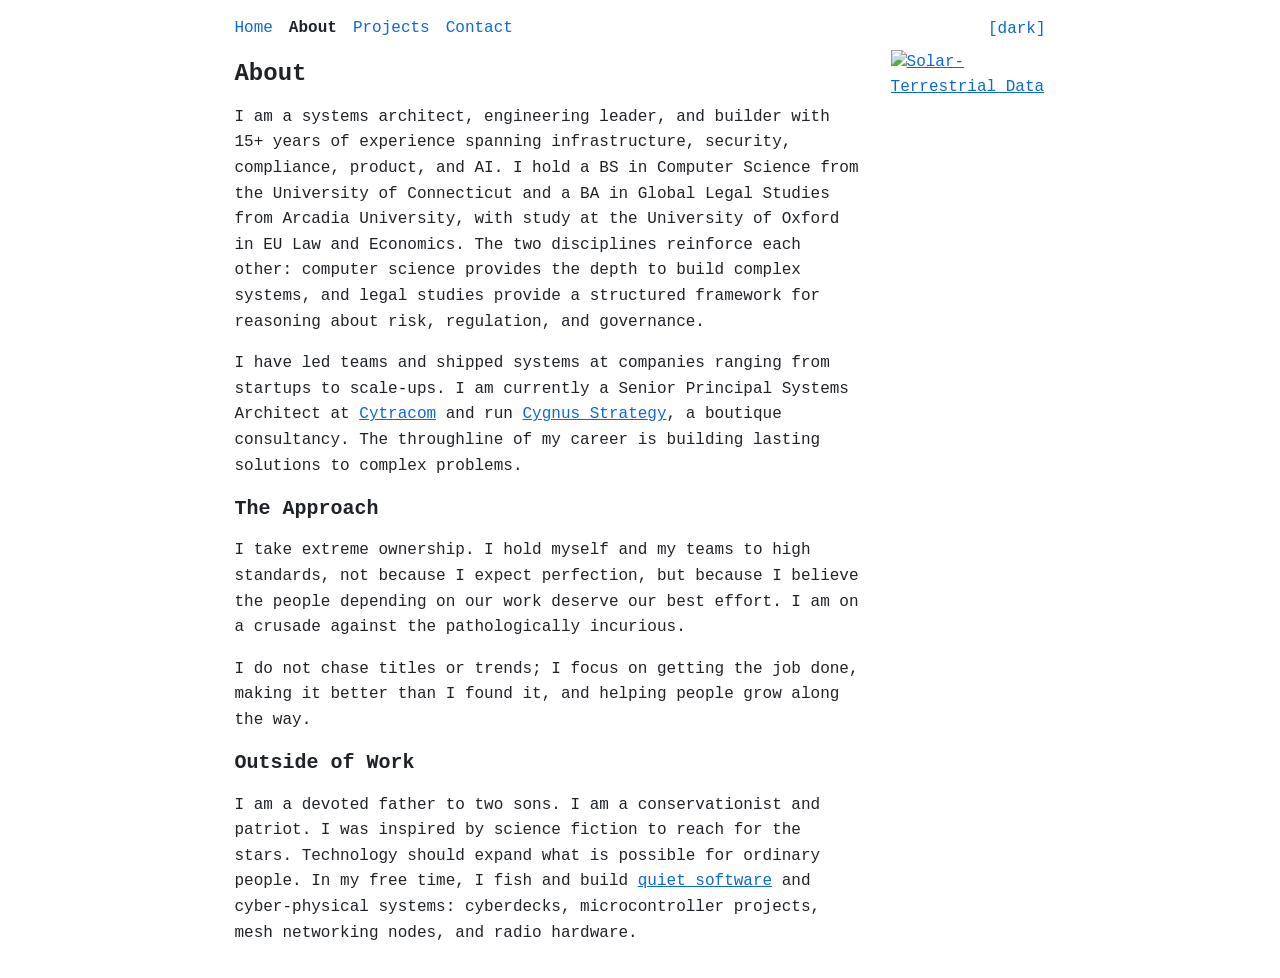
==== about.html @ cce667eb "Merge pull request #9 from pid1/move-projects-onsite Move projects portfolio from ona.pizza onto the" ====
<!doctype html>
<html lang="en">
  <head>
    <meta charset="utf-8" />
    <meta name="viewport" content="width=device-width, initial-scale=1" />
    <title>About - Jonathan Roemer</title>
    <meta
      name="description"
      content="The full story: systems architect, engineering leader, and builder with 15+ years spanning infrastructure, security, compliance, product, and AI."
    />
    <link rel="stylesheet" href="style.css" />
    <script src="theme.js" defer></script>
  </head>
  <body>
    <a href="#main" class="visually-hidden">Skip to content</a>
    <div class="page-wrapper">
      <header>
        <nav>
          <a href="index.html">Home</a>
          <a href="about.html" aria-current="page">About</a>
          <a href="projects.html">Projects</a>
          <a href="contact.html">Contact</a>
          <button
            class="theme-toggle"
            id="theme-toggle"
            onclick="toggleTheme()"
            type="button"
          >
            [dark]
          </button>
        </nav>
      </header>
      <div class="content-wrap">
        <main id="main">
          <h1>About</h1>
          <p>
            I am a systems architect, engineering leader, and builder with 15+
            years of experience spanning infrastructure, security, compliance,
            product, and AI. I hold a BS in Computer Science from the University
            of Connecticut and a BA in Global Legal Studies from Arcadia
            University, with study at the University of Oxford in EU Law and
            Economics. The two disciplines reinforce each other: computer
            science provides the depth to build complex systems, and legal
            studies provide a structured framework for reasoning about risk,
            regulation, and governance.
          </p>
          <p>
            I have led teams and shipped systems at companies ranging from
            startups to scale-ups. I am currently a Senior Principal Systems
            Architect at <a href="https://cytracom.com">Cytracom</a> and run
            <a href="https://cygnusstrategy.com">Cygnus Strategy</a>, a boutique
            consultancy. The throughline of my career is building lasting
            solutions to complex problems.
          </p>

          <h2>The Approach</h2>
          <p>
            I take extreme ownership. I hold myself and my teams to high
            standards, not because I expect perfection, but because I believe
            the people depending on our work deserve our best effort. I am on a
            crusade against the pathologically incurious.
          </p>
          <p>
            I do not chase titles or trends; I focus on getting the job done,
            making it better than I found it, and helping people grow along the
            way.
          </p>

          <h2>Outside of Work</h2>
          <p>
            I am a devoted father to two sons. I am a conservationist and
            patriot. I was inspired by science fiction to reach for the stars.
            Technology should expand what is possible for ordinary people. In my
            free time, I fish and build
            <a
              href="https://github.com/pid1/kunnandi/blob/main/articles/quiet_software.md"
              >quiet software</a
            >
            and cyber-physical systems: cyberdecks, microcontroller projects,
            mesh networking nodes, and radio hardware.
          </p>
        </main>
        <aside class="solar-widget">
          <!-- Informational link to a third party; the host redirects to HTTPS. -->
          <!-- nosemgrep: html.security.plaintext-http-link.plaintext-http-link -->
          <a href="http://www.hamqsl.com/solar.html">
            <img
              src="http://www.hamqsl.com/solarn0nbh.php"
              width="155"
              height="530"
              title="Click to add Solar-Terrestrial Data to your website!"
              alt="Solar-Terrestrial Data"
            />
          </a>
        </aside>
      </div>
    </div>
  </body>
</html>
---- style.css ----
/* === Reset / Base === */

*,
*::before,
*::after {
  box-sizing: border-box;
}

body {
  margin: 0;
  padding: 0;
}

html {
  scroll-behavior: smooth;
}

/* === Font Face === */

@font-face {
  font-family: "Atkinson Hyperlegible Mono";
  font-style: normal;
  font-weight: 400;
  font-display: swap;
  src: url(fonts/AtkinsonHyperlegibleMono-Regular.woff2) format("woff2");
}

@font-face {
  font-family: "Atkinson Hyperlegible Mono";
  font-style: normal;
  font-weight: 700;
  font-display: swap;
  src: url(fonts/AtkinsonHyperlegibleMono-Bold.woff2) format("woff2");
}

/* === Color Scheme: Light (default) === */

:root {
  --bg: #ffffff;
  --text: #1f2328;
  --accent: #0969da;
  --accent-hover: #218bff;
  --muted: #6e7781;
  --secondary: #57606a;
  --border: #d0d7de;
  --code-bg: #f6f8fa;
  --red: #cf222e;
  --green: #116329;
  --yellow: #4d2d00;
  --magenta: #8250df;
  --cyan: #1b7c83;
}

/* === Color Scheme: Dark (auto) === */

@media (prefers-color-scheme: dark) {
  :root {
    --bg: #30363d;
    --text: #e6edf3;
    --accent: #58a6ff;
    --accent-hover: #79c0ff;
    --muted: #b1bac4;
    --secondary: #6e7681;
    --border: #484f58;
    --code-bg: #484f58;
    --red: #ff7b72;
    --green: #3fb950;
    --yellow: #d29922;
    --magenta: #bc8cff;
    --cyan: #39c5cf;
  }
}

/* === Manual Theme Overrides === */

html[data-theme="light"] {
  --bg: #ffffff;
  --text: #1f2328;
  --accent: #0969da;
  --accent-hover: #218bff;
  --muted: #6e7781;
  --secondary: #57606a;
  --border: #d0d7de;
  --code-bg: #f6f8fa;
  --red: #cf222e;
  --green: #116329;
  --yellow: #4d2d00;
  --magenta: #8250df;
  --cyan: #1b7c83;
}

html[data-theme="dark"] {
  --bg: #30363d;
  --text: #e6edf3;
  --accent: #58a6ff;
  --accent-hover: #79c0ff;
  --muted: #b1bac4;
  --secondary: #6e7681;
  --border: #484f58;
  --code-bg: #484f58;
  --red: #ff7b72;
  --green: #3fb950;
  --yellow: #d29922;
  --magenta: #bc8cff;
  --cyan: #39c5cf;
}

/* === Layout === */

body {
  font-family: "Atkinson Hyperlegible Mono", monospace;
  color: var(--text);
  background: var(--bg);
  line-height: 1.6;
}

.page-wrapper {
  width: max-content;
  max-width: 95vw;
  margin: 0 auto;
  padding: 0 1rem;
}

.content-wrap {
  display: flex;
  gap: 2rem;
  align-items: flex-start;
}

main {
  width: 65ch;
  flex-shrink: 0;
  padding: 1rem 0;
}

.solar-widget {
  display: flex;
  justify-content: center;
  padding: 0.5rem 0 1rem;
  /* Reserve the column so the page does not reflow when the image arrives. */
  flex: 0 0 155px;
}

.solar-widget img {
  display: block;
  width: 155px;
  height: auto;
  aspect-ratio: 155 / 530;
  max-width: 100%;
}

/* === Typography === */

h1,
h2,
h3 {
  font-weight: 700;
  line-height: 1.3;
}

h1 {
  font-size: 1.5rem;
  margin-top: 0;
}

h2 {
  font-size: 1.25rem;
}

h3 {
  font-size: 1.1rem;
}

a {
  color: var(--accent);
}

a:hover,
a:focus {
  color: var(--accent-hover);
}

p {
  margin: 1rem 0;
}

/* === Navigation === */

header {
  padding: 1rem 0 0;
}

nav {
  display: flex;
  flex-wrap: wrap;
  align-items: center;
  gap: 1rem;
}

nav a {
  text-decoration: none;
}

nav a:hover,
nav a:focus {
  text-decoration: underline;
}

nav a[aria-current="page"] {
  font-weight: 700;
  text-decoration: none;
  color: var(--text);
}

.theme-toggle {
  background: none;
  border: none;
  color: var(--accent);
  font-family: inherit;
  font-size: inherit;
  cursor: pointer;
  padding: 0;
  margin-left: auto;
}

.theme-toggle:hover,
.theme-toggle:focus {
  color: var(--accent-hover);
}

/* === Content Elements === */

hr {
  border: none;
  border-top: 1px solid var(--border);
  margin: 2rem 0;
}

blockquote {
  border-left: 3px solid var(--border);
  margin: 1rem 0;
  padding: 0.25rem 1rem;
  color: var(--secondary);
}

code {
  background: var(--code-bg);
  padding: 0.15rem 0.3rem;
  font-family: inherit;
  font-size: 0.95em;
}

/* === EchoLink node tooltip === */

.leet-node {
  position: relative;
}

.leet-node::after {
  content: "For l33t :D";
  position: absolute;
  left: 50%;
  bottom: calc(100% + 0.45rem);
  transform: translateX(-50%);
  background: var(--code-bg);
  border: 1px solid var(--border);
  color: var(--text);
  font-size: 0.75rem;
  line-height: 1.4;
  padding: 0.05rem 0.4rem;
  white-space: nowrap;
  z-index: 1;
}

.leet-node::before,
.leet-node::after {
  opacity: 0;
  visibility: hidden;
  transition:
    opacity 0.1s ease-out,
    visibility 0.1s;
}

.leet-node:hover::before,
.leet-node:hover::after {
  opacity: 1;
  visibility: visible;
}

.leet-node::before {
  content: "";
  position: absolute;
  left: 50%;
  bottom: calc(100% + 0.1rem);
  transform: translateX(-50%);
  border: 0.35rem solid transparent;
  border-bottom-width: 0;
  border-top-color: var(--border);
  z-index: 1;
}

/* === Work Highlights === */

article {
  margin: 2rem 0;
}

article h2 {
  margin-bottom: 0.5rem;
}

article p {
  margin: 0.5rem 0;
}

/* === Projects === */

.project-status {
  color: var(--muted);
  font-weight: 400;
  font-size: 0.875rem;
}

/* === Footer === */

footer {
  padding: 1rem 0;
  color: var(--muted);
  font-size: 0.875rem;
}

footer hr {
  margin: 1.5rem 0 1rem;
}

/* === Utility === */

.visually-hidden {
  position: absolute;
  width: 1px;
  height: 1px;
  padding: 0;
  margin: -1px;
  overflow: hidden;
  clip: rect(0, 0, 0, 0);
  white-space: nowrap;
  border: 0;
}

/* === Print === */

@media print {
  body {
    color: #000;
    background: #fff;
  }

  a {
    color: #000;
    text-decoration: underline;
  }

  nav,
  .theme-toggle {
    display: none;
  }

  .leet-node::before,
  .leet-node::after {
    display: none;
  }
}

/* === Responsive === */

@media (max-width: 768px) {
  h1 {
    font-size: 1.3rem;
  }

  h2 {
    font-size: 1.15rem;
  }

  .page-wrapper {
    width: auto;
    max-width: 100%;
  }

  .content-wrap {
    display: block;
  }

  main {
    width: auto;
    padding: 0.75rem 0;
  }

  header {
    padding: 0.75rem 0 0;
  }

  footer {
    padding: 0.75rem 0;
  }
}
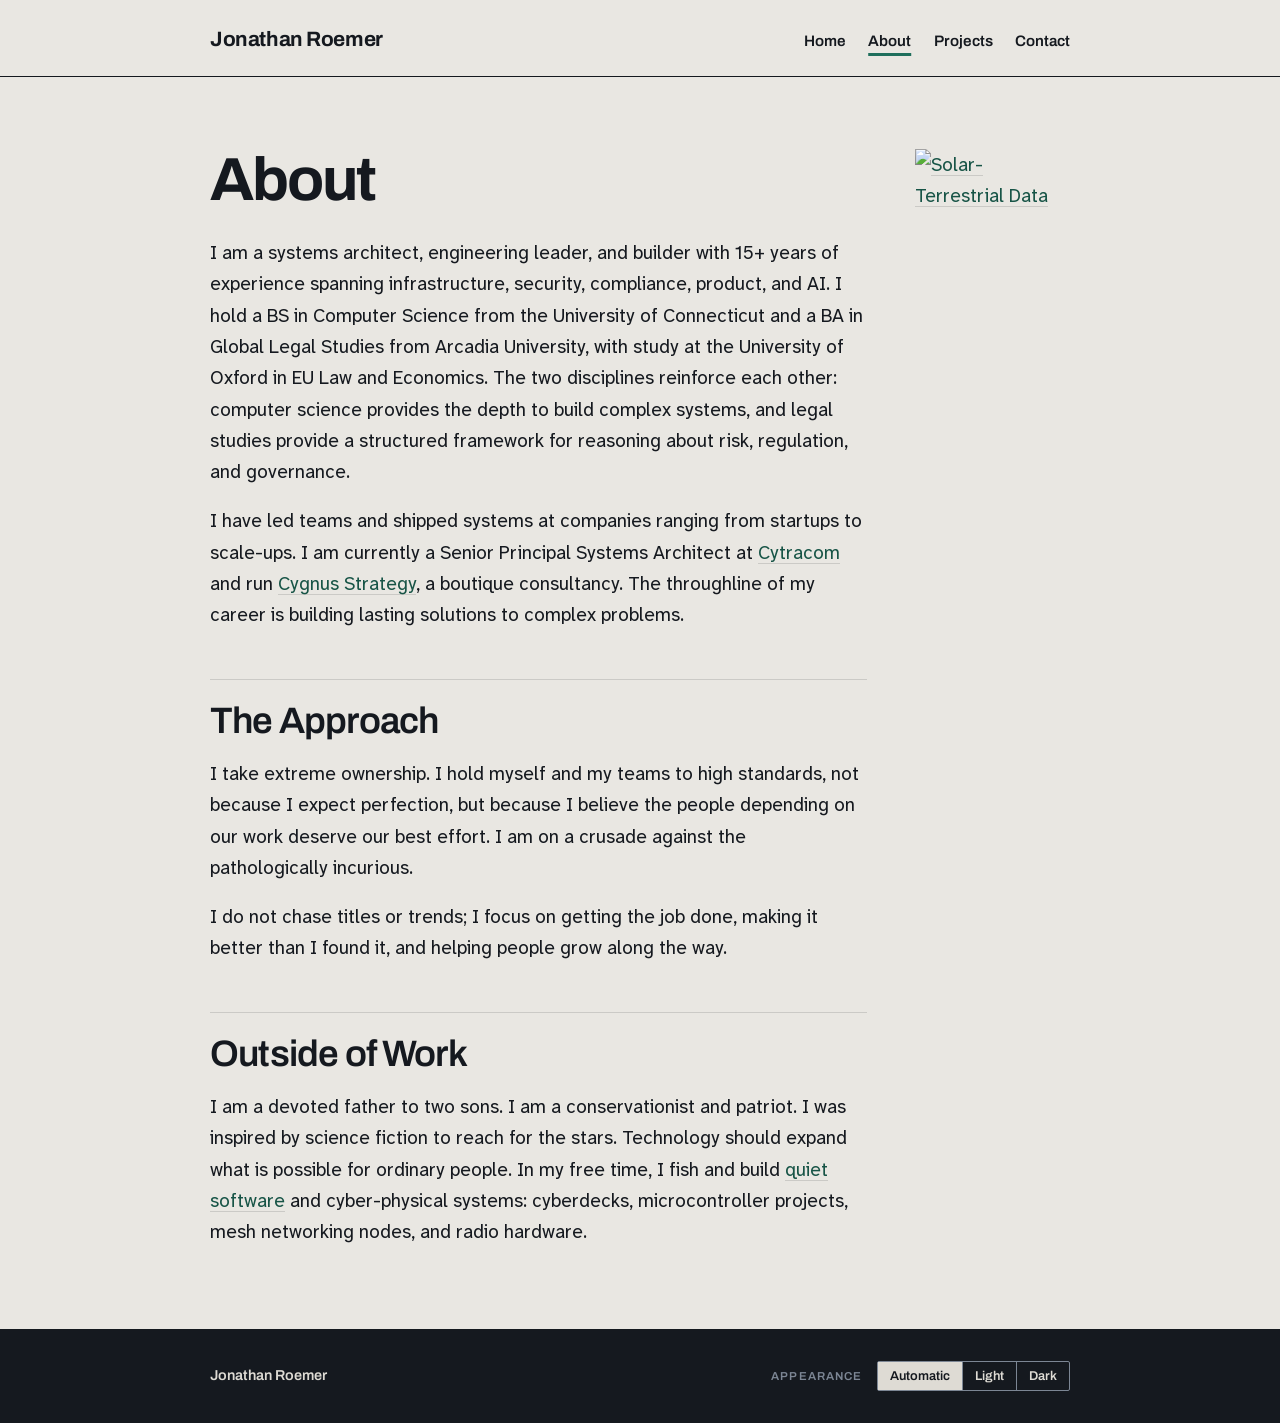
==== commit 489c997a: "Redesign the site on the Cygnus Strategy design system Stone ground, ink structure and verdigris sig" ====
--- a/about.html
+++ b/about.html
@@ -8,92 +8,121 @@
       name="description"
       content="The full story: systems architect, engineering leader, and builder with 15+ years spanning infrastructure, security, compliance, product, and AI."
     />
+    <link rel="canonical" href="https://pid1.space/about" />
+    <meta property="og:type" content="website" />
+    <meta property="og:site_name" content="Jonathan Roemer" />
+    <meta property="og:title" content="About - Jonathan Roemer" />
+    <meta property="og:description" content="The full story: systems architect, engineering leader, and builder with 15+ years spanning infrastructure, security, compliance, product, and AI." />
+    <meta property="og:url" content="https://pid1.space/about" />
+    <meta name="twitter:card" content="summary" />
+    <meta name="color-scheme" content="light dark" />
+    <script>try{var t=localStorage.getItem("theme");if(t==="light"||t==="dark")document.documentElement.setAttribute("data-theme",t)}catch(e){}</script>
+    <link rel="preload" href="fonts/AtkinsonHyperlegibleNext-Variable.woff2" as="font" type="font/woff2" crossorigin />
+    <link rel="preload" href="fonts/Archivo-500-700.woff2" as="font" type="font/woff2" crossorigin />
     <link rel="stylesheet" href="style.css" />
     <script src="theme.js" defer></script>
+    <script type="speculationrules">
+      { "prerender": [{ "where": { "href_matches": "/*" }, "eagerness": "moderate" }] }
+    </script>
   </head>
   <body>
     <a href="#main" class="visually-hidden">Skip to content</a>
-    <div class="page-wrapper">
-      <header>
-        <nav>
-          <a href="index.html">Home</a>
-          <a href="about.html" aria-current="page">About</a>
-          <a href="projects.html">Projects</a>
-          <a href="contact.html">Contact</a>
-          <button
-            class="theme-toggle"
-            id="theme-toggle"
-            onclick="toggleTheme()"
-            type="button"
+    <header class="masthead">
+      <div class="wrap masthead-inner">
+        <a class="masthead-name" href="/">Jonathan Roemer</a>
+        <nav aria-label="Main">
+          <a href="/">Home</a>
+          <a href="/about" aria-current="page">About</a>
+          <a href="/projects">Projects</a>
+          <a href="/contact">Contact</a>
+        </nav>
+      </div>
+    </header>
+    <div class="wrap content-wrap">
+      <main id="main">
+        <h1>About</h1>
+        <p>
+          I am a systems architect, engineering leader, and builder with 15+
+          years of experience spanning infrastructure, security, compliance,
+          product, and AI. I hold a BS in Computer Science from the University
+          of Connecticut and a BA in Global Legal Studies from Arcadia
+          University, with study at the University of Oxford in EU Law and
+          Economics. The two disciplines reinforce each other: computer
+          science provides the depth to build complex systems, and legal
+          studies provide a structured framework for reasoning about risk,
+          regulation, and governance.
+        </p>
+        <p>
+          I have led teams and shipped systems at companies ranging from
+          startups to scale-ups. I am currently a Senior Principal Systems
+          Architect at <a href="https://cytracom.com">Cytracom</a> and run
+          <a href="https://cygnusstrategy.com">Cygnus Strategy</a>, a boutique
+          consultancy. The throughline of my career is building lasting
+          solutions to complex problems.
+        </p>
+
+        <h2>The Approach</h2>
+        <p>
+          I take extreme ownership. I hold myself and my teams to high
+          standards, not because I expect perfection, but because I believe
+          the people depending on our work deserve our best effort. I am on a
+          crusade against the pathologically incurious.
+        </p>
+        <p>
+          I do not chase titles or trends; I focus on getting the job done,
+          making it better than I found it, and helping people grow along the
+          way.
+        </p>
+
+        <h2>Outside of Work</h2>
+        <p>
+          I am a devoted father to two sons. I am a conservationist and
+          patriot. I was inspired by science fiction to reach for the stars.
+          Technology should expand what is possible for ordinary people. In my
+          free time, I fish and build
+          <a
+            href="https://github.com/pid1/kunnandi/blob/main/articles/quiet_software.md"
+            >quiet software</a
           >
-            [dark]
-          </button>
-        </nav>
-      </header>
-      <div class="content-wrap">
-        <main id="main">
-          <h1>About</h1>
-          <p>
-            I am a systems architect, engineering leader, and builder with 15+
-            years of experience spanning infrastructure, security, compliance,
-            product, and AI. I hold a BS in Computer Science from the University
-            of Connecticut and a BA in Global Legal Studies from Arcadia
-            University, with study at the University of Oxford in EU Law and
-            Economics. The two disciplines reinforce each other: computer
-            science provides the depth to build complex systems, and legal
-            studies provide a structured framework for reasoning about risk,
-            regulation, and governance.
-          </p>
-          <p>
-            I have led teams and shipped systems at companies ranging from
-            startups to scale-ups. I am currently a Senior Principal Systems
-            Architect at <a href="https://cytracom.com">Cytracom</a> and run
-            <a href="https://cygnusstrategy.com">Cygnus Strategy</a>, a boutique
-            consultancy. The throughline of my career is building lasting
-            solutions to complex problems.
-          </p>
-
-          <h2>The Approach</h2>
-          <p>
-            I take extreme ownership. I hold myself and my teams to high
-            standards, not because I expect perfection, but because I believe
-            the people depending on our work deserve our best effort. I am on a
-            crusade against the pathologically incurious.
-          </p>
-          <p>
-            I do not chase titles or trends; I focus on getting the job done,
-            making it better than I found it, and helping people grow along the
-            way.
-          </p>
-
-          <h2>Outside of Work</h2>
-          <p>
-            I am a devoted father to two sons. I am a conservationist and
-            patriot. I was inspired by science fiction to reach for the stars.
-            Technology should expand what is possible for ordinary people. In my
-            free time, I fish and build
-            <a
-              href="https://github.com/pid1/kunnandi/blob/main/articles/quiet_software.md"
-              >quiet software</a
-            >
-            and cyber-physical systems: cyberdecks, microcontroller projects,
-            mesh networking nodes, and radio hardware.
-          </p>
-        </main>
-        <aside class="solar-widget">
-          <!-- Informational link to a third party; the host redirects to HTTPS. -->
-          <!-- nosemgrep: html.security.plaintext-http-link.plaintext-http-link -->
-          <a href="http://www.hamqsl.com/solar.html">
-            <img
-              src="http://www.hamqsl.com/solarn0nbh.php"
-              width="155"
-              height="530"
-              title="Click to add Solar-Terrestrial Data to your website!"
-              alt="Solar-Terrestrial Data"
-            />
-          </a>
-        </aside>
+          and cyber-physical systems: cyberdecks, microcontroller projects,
+          mesh networking nodes, and radio hardware.
+        </p>
+      </main>
+      <aside class="solar-widget">
+        <!-- Informational link to a third party; the host redirects to HTTPS. -->
+        <!-- nosemgrep: html.security.plaintext-http-link.plaintext-http-link -->
+        <a href="http://www.hamqsl.com/solar.html">
+          <img
+            src="http://www.hamqsl.com/solarn0nbh.php"
+            width="155"
+            height="530"
+            title="Click to add Solar-Terrestrial Data to your website!"
+            alt="Solar-Terrestrial Data"
+          />
+        </a>
+      </aside>
+    </div>
+    <footer class="site-footer">
+      <div class="wrap footer-inner">
+        <p class="footer-name">Jonathan Roemer</p>
+        <fieldset class="appearance" id="appearance" hidden>
+          <legend>Appearance</legend>
+          <div class="appearance-options">
+            <label><input type="radio" name="appearance" value="auto" checked /><span>Automatic</span></label>
+            <label><input type="radio" name="appearance" value="light" /><span>Light</span></label>
+            <label><input type="radio" name="appearance" value="dark" /><span>Dark</span></label>
+          </div>
+        </fieldset>
       </div>
-    </div>
+    </footer>
+    <script src="https://storage.ko-fi.com/cdn/scripts/overlay-widget.js"></script>
+    <script>
+      kofiWidgetOverlay.draw('pid1', {
+        'type': 'floating-chat',
+        'floating-chat.donateButton.text': 'Support me',
+        'floating-chat.donateButton.background-color': '#f45d22',
+        'floating-chat.donateButton.text-color': '#fff'
+      });
+    </script>
   </body>
 </html>
--- a/style.css
+++ b/style.css
@@ -1,3 +1,97 @@
+/* pid1.space, on the Cygnus Strategy design system: stone ground, ink
+   structure, verdigris signal, the ruled stack. */
+
+/* === Fonts (self-hosted Latin subsets, OFL-1.1) === */
+
+@font-face {
+  font-family: "Archivo";
+  font-style: normal;
+  font-weight: 500 700;
+  font-display: swap;
+  src: url(fonts/Archivo-500-700.woff2) format("woff2");
+}
+
+@font-face {
+  font-family: "Atkinson Hyperlegible Next";
+  font-style: normal;
+  font-weight: 200 800;
+  font-display: swap;
+  src: url(fonts/AtkinsonHyperlegibleNext-Variable.woff2) format("woff2");
+}
+
+@font-face {
+  font-family: "Atkinson Hyperlegible Mono";
+  font-style: normal;
+  font-weight: 200 800;
+  font-display: swap;
+  src: url(fonts/AtkinsonHyperlegibleMono-Variable.woff2) format("woff2");
+}
+
+/* === Tokens: Light (default) === */
+
+:root {
+  color-scheme: light;
+  --stone: #e9e7e2;
+  --paper: #f6f5f2;
+  --ink: #15191f;
+  --slate: #5a6472;
+  --verdigris: #1f6f5c;
+  --verdigris-deep: #175446;
+  --amber: #8a5a12;
+  --rule: rgba(21, 25, 31, 0.14);
+  --rule-soft: rgba(21, 25, 31, 0.08);
+  --band: #15191f;
+  --stone-deep: #dedbd4;
+  --slate-soft: #7c8694;
+  /* The footer band is dark in both themes, so its focus ring uses the
+     light-on-dark verdigris. */
+  --verdigris-on-band: #4fb39a;
+
+  --font-display: "Archivo", system-ui, sans-serif;
+  --font-text: "Atkinson Hyperlegible Next", system-ui, sans-serif;
+  --font-mono: "Atkinson Hyperlegible Mono", ui-monospace, monospace;
+
+  --gutter: clamp(1.25rem, 5vw, 3.5rem);
+  --column: 860px;
+  --ease: cubic-bezier(0.2, 0.7, 0.3, 1);
+}
+
+/* === Tokens: Dark (follows the OS unless Light is chosen) === */
+
+@media (prefers-color-scheme: dark) {
+  :root:not([data-theme="light"]) {
+    color-scheme: dark;
+    --stone: #14181d;
+    --paper: #1c2128;
+    --ink: #ebe9e4;
+    --slate: #a3adb9;
+    --verdigris: #4fb39a;
+    --verdigris-deep: #7fd3bb;
+    --amber: #e2ab52;
+    --rule: rgba(235, 233, 228, 0.16);
+    --rule-soft: rgba(235, 233, 228, 0.08);
+    --band: #0c0f13;
+    --stone-deep: #d8d5cd;
+    --slate-soft: #8b95a3;
+  }
+}
+
+:root[data-theme="dark"] {
+  color-scheme: dark;
+  --stone: #14181d;
+  --paper: #1c2128;
+  --ink: #ebe9e4;
+  --slate: #a3adb9;
+  --verdigris: #4fb39a;
+  --verdigris-deep: #7fd3bb;
+  --amber: #e2ab52;
+  --rule: rgba(235, 233, 228, 0.16);
+  --rule-soft: rgba(235, 233, 228, 0.08);
+  --band: #0c0f13;
+  --stone-deep: #d8d5cd;
+  --slate-soft: #8b95a3;
+}
+
 /* === Reset / Base === */
 
 *,
@@ -6,139 +100,245 @@
   box-sizing: border-box;
 }
 
+html {
+  scroll-behavior: smooth;
+  -webkit-text-size-adjust: 100%;
+  text-size-adjust: 100%;
+}
+
+/* Cross-fade between pages on same-origin navigation. Browsers without
+   support simply navigate normally. */
+@view-transition {
+  navigation: auto;
+}
+
 body {
   margin: 0;
-  padding: 0;
-}
-
-html {
-  scroll-behavior: smooth;
-}
-
-/* === Font Face === */
-
-@font-face {
-  font-family: "Atkinson Hyperlegible Mono";
-  font-style: normal;
-  font-weight: 400;
-  font-display: swap;
-  src: url(fonts/AtkinsonHyperlegibleMono-Regular.woff2) format("woff2");
-}
-
-@font-face {
-  font-family: "Atkinson Hyperlegible Mono";
-  font-style: normal;
+  min-height: 100vh;
+  display: flex;
+  flex-direction: column;
+  background: var(--stone);
+  color: var(--ink);
+  font-family: var(--font-text);
+  font-size: 1.1875rem; /* 19px */
+  line-height: 1.65;
+  overflow-wrap: break-word;
+}
+
+.wrap {
+  width: 100%;
+  max-width: calc(var(--column) + 2 * var(--gutter));
+  margin-inline: auto;
+  padding-inline: var(--gutter);
+}
+
+:focus-visible {
+  outline: 2.5px solid var(--verdigris);
+  outline-offset: 3px;
+}
+
+::selection {
+  background: var(--verdigris);
+  color: var(--stone);
+}
+
+/* === Typography === */
+
+h1,
+h2,
+h3 {
+  font-family: var(--font-display);
+  color: var(--ink);
+  text-wrap: balance;
+}
+
+h1 {
+  font-size: clamp(2.2rem, 6vw, 3.8rem);
   font-weight: 700;
-  font-display: swap;
-  src: url(fonts/AtkinsonHyperlegibleMono-Bold.woff2) format("woff2");
-}
-
-/* === Color Scheme: Light (default) === */
-
-:root {
-  --bg: #ffffff;
-  --text: #1f2328;
-  --accent: #0969da;
-  --accent-hover: #218bff;
-  --muted: #6e7781;
-  --secondary: #57606a;
-  --border: #d0d7de;
-  --code-bg: #f6f8fa;
-  --red: #cf222e;
-  --green: #116329;
-  --yellow: #4d2d00;
-  --magenta: #8250df;
-  --cyan: #1b7c83;
-}
-
-/* === Color Scheme: Dark (auto) === */
-
-@media (prefers-color-scheme: dark) {
-  :root {
-    --bg: #30363d;
-    --text: #e6edf3;
-    --accent: #58a6ff;
-    --accent-hover: #79c0ff;
-    --muted: #b1bac4;
-    --secondary: #6e7681;
-    --border: #484f58;
-    --code-bg: #484f58;
-    --red: #ff7b72;
-    --green: #3fb950;
-    --yellow: #d29922;
-    --magenta: #bc8cff;
-    --cyan: #39c5cf;
-  }
-}
-
-/* === Manual Theme Overrides === */
-
-html[data-theme="light"] {
-  --bg: #ffffff;
-  --text: #1f2328;
-  --accent: #0969da;
-  --accent-hover: #218bff;
-  --muted: #6e7781;
-  --secondary: #57606a;
-  --border: #d0d7de;
-  --code-bg: #f6f8fa;
-  --red: #cf222e;
-  --green: #116329;
-  --yellow: #4d2d00;
-  --magenta: #8250df;
-  --cyan: #1b7c83;
-}
-
-html[data-theme="dark"] {
-  --bg: #30363d;
-  --text: #e6edf3;
-  --accent: #58a6ff;
-  --accent-hover: #79c0ff;
-  --muted: #b1bac4;
-  --secondary: #6e7681;
-  --border: #484f58;
-  --code-bg: #484f58;
-  --red: #ff7b72;
-  --green: #3fb950;
-  --yellow: #d29922;
-  --magenta: #bc8cff;
-  --cyan: #39c5cf;
-}
-
-/* === Layout === */
-
-body {
-  font-family: "Atkinson Hyperlegible Mono", monospace;
-  color: var(--text);
-  background: var(--bg);
-  line-height: 1.6;
-}
-
-.page-wrapper {
-  width: max-content;
-  max-width: 95vw;
-  margin: 0 auto;
-  padding: 0 1rem;
-}
+  letter-spacing: -0.035em;
+  line-height: 1.05;
+  margin: 0 0 1.5rem;
+}
+
+h2 {
+  font-size: clamp(1.6rem, 3.4vw, 2.3rem);
+  font-weight: 600;
+  letter-spacing: -0.022em;
+  line-height: 1.15;
+  margin: 3rem 0 1rem;
+}
+
+h3 {
+  font-size: 1.2rem;
+  font-weight: 600;
+  letter-spacing: -0.01em;
+  line-height: 1.3;
+  margin: 0;
+}
+
+p {
+  margin: 0 0 1.1rem;
+  text-wrap: pretty;
+}
+
+main p,
+main li {
+  max-width: 66ch;
+}
+
+.standfirst {
+  font-size: 1.3rem;
+  line-height: 1.45;
+  color: var(--slate);
+  margin-bottom: 2rem;
+}
+
+a {
+  color: var(--verdigris-deep);
+  text-decoration-line: underline;
+  text-decoration-thickness: 1px;
+  text-decoration-color: var(--rule);
+  text-underline-offset: 0.2em;
+}
+
+a:hover {
+  text-decoration-color: var(--verdigris);
+  text-decoration-thickness: 2px;
+  transition:
+    text-decoration-color 180ms var(--ease),
+    color 180ms var(--ease);
+}
+
+ul {
+  margin: 0 0 1.25rem;
+  padding-left: 1.25rem;
+}
+
+li {
+  margin: 0.35rem 0;
+}
+
+li::marker {
+  color: var(--slate);
+}
+
+code {
+  font-family: var(--font-mono);
+  font-size: 0.88em;
+  background: var(--paper);
+  border: 1px solid var(--rule-soft);
+  border-radius: 2px;
+  padding: 0.05em 0.3em;
+}
+
+hr {
+  border: none;
+  border-top: 1px solid var(--rule);
+  margin: 2.5rem 0;
+}
+
+blockquote {
+  margin: 1.5rem 0;
+  padding: 0.25rem 0 0.25rem 1.25rem;
+  border-left: 3px solid var(--verdigris);
+}
+
+.label-caps {
+  font-family: var(--font-display);
+  font-weight: 600;
+  font-size: 0.72rem;
+  letter-spacing: 0.1em;
+  text-transform: uppercase;
+  color: var(--slate);
+}
+
+/* === Masthead === */
+
+.masthead {
+  border-bottom: 1px solid var(--ink);
+}
+
+.masthead-inner {
+  display: flex;
+  flex-wrap: wrap;
+  align-items: baseline;
+  justify-content: space-between;
+  gap: 0.5rem 2rem;
+  padding-block: 1.4rem 1.1rem;
+}
+
+.masthead-name {
+  font-family: var(--font-display);
+  font-weight: 700;
+  font-size: 1.3rem;
+  letter-spacing: -0.02em;
+  color: var(--ink);
+  text-decoration: none;
+}
+
+.masthead-name:hover {
+  text-decoration: underline;
+  text-decoration-color: var(--verdigris);
+  text-decoration-thickness: 2px;
+}
+
+.masthead nav {
+  display: flex;
+  flex-wrap: wrap;
+  gap: 0.25rem 1.4rem;
+}
+
+.masthead nav a {
+  font-family: var(--font-display);
+  font-weight: 600;
+  font-size: 0.95rem;
+  color: var(--ink);
+  text-decoration-line: none;
+  text-underline-offset: 0.45em;
+  padding-block: 0.25rem;
+}
+
+.masthead nav a:hover {
+  text-decoration-line: underline;
+  text-decoration-color: var(--verdigris);
+  text-decoration-thickness: 2px;
+}
+
+.masthead nav a[aria-current="page"] {
+  text-decoration-line: underline;
+  text-decoration-color: var(--verdigris);
+  text-decoration-thickness: 3px;
+}
+
+/* === Page body === */
 
 .content-wrap {
-  display: flex;
-  gap: 2rem;
-  align-items: flex-start;
+  flex: 1 0 auto;
+  display: grid;
+  grid-template-columns: minmax(0, 1fr);
+  gap: 2.5rem 3rem;
+  align-items: start;
+  padding-block: clamp(2.5rem, 6vw, 4.5rem) 4rem;
 }
 
 main {
-  width: 65ch;
-  flex-shrink: 0;
-  padding: 1rem 0;
-}
-
-.solar-widget {
-  display: flex;
-  justify-content: center;
-  padding: 0.5rem 0 1rem;
-  /* Reserve the column so the page does not reflow when the image arrives. */
-  flex: 0 0 155px;
+  min-width: 0;
+}
+
+main > h1 + h2 {
+  margin-top: 1rem;
+}
+
+/* A section heading opens with a hairline: ruled sections. */
+main > h2 {
+  padding-top: 1.25rem;
+  border-top: 1px solid var(--rule);
+}
+
+/* === Solar-terrestrial widget === */
+
+.solar-widget a {
+  display: inline-block;
 }
 
 .solar-widget img {
@@ -149,105 +349,60 @@
   max-width: 100%;
 }
 
-/* === Typography === */
-
-h1,
-h2,
-h3 {
-  font-weight: 700;
-  line-height: 1.3;
-}
-
-h1 {
-  font-size: 1.5rem;
+@media (min-width: 900px) {
+  .content-wrap {
+    grid-template-columns: minmax(0, 1fr) 155px;
+  }
+}
+
+/* === Projects: a ruled stack per group === */
+
+.project-group {
+  margin-top: 3rem;
+}
+
+.project-group:first-of-type {
   margin-top: 0;
 }
 
-h2 {
-  font-size: 1.25rem;
-}
-
-h3 {
-  font-size: 1.1rem;
-}
-
-a {
-  color: var(--accent);
-}
-
-a:hover,
-a:focus {
-  color: var(--accent-hover);
-}
-
-p {
-  margin: 1rem 0;
-}
-
-/* === Navigation === */
-
-header {
-  padding: 1rem 0 0;
-}
-
-nav {
-  display: flex;
-  flex-wrap: wrap;
-  align-items: center;
-  gap: 1rem;
-}
-
-nav a {
-  text-decoration: none;
-}
-
-nav a:hover,
-nav a:focus {
-  text-decoration: underline;
-}
-
-nav a[aria-current="page"] {
-  font-weight: 700;
-  text-decoration: none;
-  color: var(--text);
-}
-
-.theme-toggle {
-  background: none;
-  border: none;
-  color: var(--accent);
-  font-family: inherit;
-  font-size: inherit;
-  cursor: pointer;
+.project-group > h2 {
+  margin: 0 0 1rem;
   padding: 0;
-  margin-left: auto;
-}
-
-.theme-toggle:hover,
-.theme-toggle:focus {
-  color: var(--accent-hover);
-}
-
-/* === Content Elements === */
-
-hr {
-  border: none;
-  border-top: 1px solid var(--border);
-  margin: 2rem 0;
-}
-
-blockquote {
-  border-left: 3px solid var(--border);
-  margin: 1rem 0;
-  padding: 0.25rem 1rem;
-  color: var(--secondary);
-}
-
-code {
-  background: var(--code-bg);
-  padding: 0.15rem 0.3rem;
-  font-family: inherit;
-  font-size: 0.95em;
+  border: 0;
+}
+
+.project-list {
+  border-top: 1px solid var(--ink);
+  border-bottom: 1px solid var(--ink);
+}
+
+.project-list > article {
+  padding-block: 1.25rem;
+}
+
+.project-list > article + article {
+  border-top: 1px solid var(--rule);
+}
+
+.project-list h3 a {
+  color: var(--ink);
+}
+
+.project-list h3 a:hover {
+  color: var(--ink);
+}
+
+.project-list p {
+  color: var(--slate);
+  margin: 0.4rem 0 0;
+}
+
+.project-list .project-meta {
+  font-family: var(--font-mono);
+  font-size: 0.8rem;
+  line-height: 1.4;
+  color: var(--slate);
+  margin-top: 0.6rem;
 }
 
 /* === EchoLink node tooltip === */
@@ -262,29 +417,15 @@
   left: 50%;
   bottom: calc(100% + 0.45rem);
   transform: translateX(-50%);
-  background: var(--code-bg);
-  border: 1px solid var(--border);
-  color: var(--text);
+  background: var(--paper);
+  border: 1px solid var(--ink);
+  color: var(--ink);
+  font-family: var(--font-mono);
   font-size: 0.75rem;
   line-height: 1.4;
-  padding: 0.05rem 0.4rem;
+  padding: 0.1rem 0.45rem;
   white-space: nowrap;
   z-index: 1;
-}
-
-.leet-node::before,
-.leet-node::after {
-  opacity: 0;
-  visibility: hidden;
-  transition:
-    opacity 0.1s ease-out,
-    visibility 0.1s;
-}
-
-.leet-node:hover::before,
-.leet-node:hover::after {
-  opacity: 1;
-  visibility: visible;
 }
 
 .leet-node::before {
@@ -295,42 +436,142 @@
   transform: translateX(-50%);
   border: 0.35rem solid transparent;
   border-bottom-width: 0;
-  border-top-color: var(--border);
+  border-top-color: var(--ink);
   z-index: 1;
 }
 
-/* === Work Highlights === */
-
-article {
-  margin: 2rem 0;
-}
-
-article h2 {
-  margin-bottom: 0.5rem;
-}
-
-article p {
-  margin: 0.5rem 0;
-}
-
-/* === Projects === */
-
-.project-status {
-  color: var(--muted);
-  font-weight: 400;
-  font-size: 0.875rem;
-}
-
-/* === Footer === */
-
-footer {
-  padding: 1rem 0;
-  color: var(--muted);
-  font-size: 0.875rem;
-}
-
-footer hr {
-  margin: 1.5rem 0 1rem;
+.leet-node::before,
+.leet-node::after {
+  opacity: 0;
+  visibility: hidden;
+}
+
+.leet-node:hover::before,
+.leet-node:hover::after {
+  opacity: 1;
+  visibility: visible;
+  transition:
+    opacity 180ms var(--ease),
+    visibility 180ms;
+}
+
+/* === Footer band === */
+
+.site-footer {
+  background: var(--band);
+  color: var(--slate-soft);
+  font-size: 0.9rem;
+}
+
+.footer-inner {
+  display: flex;
+  flex-wrap: wrap;
+  align-items: center;
+  justify-content: space-between;
+  gap: 1.25rem 2rem;
+  padding-block: 2rem;
+}
+
+/* Keep the appearance switch clear of the floating Ko-fi button, which sits
+   over the bottom-left corner on narrow screens. */
+@media (max-width: 899px) {
+  .footer-inner {
+    padding-bottom: 6.5rem;
+  }
+}
+
+.site-footer a {
+  color: var(--stone-deep);
+}
+
+.site-footer :focus-visible {
+  outline-color: var(--verdigris-on-band);
+}
+
+.footer-name {
+  margin: 0;
+  font-family: var(--font-display);
+  font-weight: 600;
+  color: var(--stone-deep);
+}
+
+/* Appearance switch: Automatic / Light / Dark. Hidden until theme.js runs,
+   so it never appears as a dead control; without JS the site follows the OS. */
+
+.appearance {
+  display: flex;
+  flex-wrap: wrap;
+  align-items: center;
+  gap: 0.6rem 0.9rem;
+  margin: 0;
+  padding: 0;
+  border: 0;
+  min-width: 0;
+}
+
+.appearance[hidden] {
+  display: none;
+}
+
+.appearance legend {
+  float: left;
+  padding: 0;
+  font-family: var(--font-display);
+  font-weight: 600;
+  font-size: 0.72rem;
+  letter-spacing: 0.1em;
+  text-transform: uppercase;
+  color: var(--slate-soft);
+}
+
+.appearance-options {
+  display: flex;
+  border: 1px solid var(--slate-soft);
+  border-radius: 2px;
+}
+
+.appearance-options label {
+  position: relative;
+  cursor: pointer;
+}
+
+.appearance-options label + label {
+  border-left: 1px solid var(--slate-soft);
+}
+
+.appearance-options input {
+  position: absolute;
+  opacity: 0;
+  inset: 0;
+  margin: 0;
+  cursor: pointer;
+}
+
+.appearance-options span {
+  display: block;
+  padding: 0.4rem 0.75rem;
+  font-family: var(--font-display);
+  font-weight: 600;
+  font-size: 0.8rem;
+  line-height: 1.2;
+  color: var(--stone-deep);
+}
+
+.appearance-options input:checked + span {
+  background: var(--stone-deep);
+  color: var(--band);
+}
+
+.appearance-options label:hover input:not(:checked) + span {
+  text-decoration: underline;
+  text-decoration-color: var(--verdigris-on-band);
+  text-decoration-thickness: 2px;
+  text-underline-offset: 0.3em;
+}
+
+.appearance-options input:focus-visible + span {
+  outline: 2.5px solid var(--verdigris-on-band);
+  outline-offset: 3px;
 }
 
 /* === Utility === */
@@ -347,6 +588,44 @@
   border: 0;
 }
 
+/* The skip link stays hidden until a keyboard user tabs to it. */
+.visually-hidden:focus {
+  position: fixed;
+  top: 0.75rem;
+  left: 0.75rem;
+  width: auto;
+  height: auto;
+  padding: 0.5rem 0.85rem;
+  margin: 0;
+  overflow: visible;
+  clip: auto;
+  white-space: normal;
+  background: var(--ink);
+  color: var(--stone);
+  font-family: var(--font-display);
+  font-weight: 600;
+  text-decoration: none;
+  z-index: 10;
+}
+
+/* === Reduced motion === */
+
+@media (prefers-reduced-motion: reduce) {
+  html {
+    scroll-behavior: auto;
+  }
+
+  @view-transition {
+    navigation: none;
+  }
+
+  *,
+  *::before,
+  *::after {
+    transition: none !important;
+  }
+}
+
 /* === Print === */
 
 @media print {
@@ -360,8 +639,9 @@
     text-decoration: underline;
   }
 
-  nav,
-  .theme-toggle {
+  .masthead nav,
+  .site-footer,
+  .solar-widget {
     display: none;
   }
 
@@ -370,37 +650,3 @@
     display: none;
   }
 }
-
-/* === Responsive === */
-
-@media (max-width: 768px) {
-  h1 {
-    font-size: 1.3rem;
-  }
-
-  h2 {
-    font-size: 1.15rem;
-  }
-
-  .page-wrapper {
-    width: auto;
-    max-width: 100%;
-  }
-
-  .content-wrap {
-    display: block;
-  }
-
-  main {
-    width: auto;
-    padding: 0.75rem 0;
-  }
-
-  header {
-    padding: 0.75rem 0 0;
-  }
-
-  footer {
-    padding: 0.75rem 0;
-  }
-}
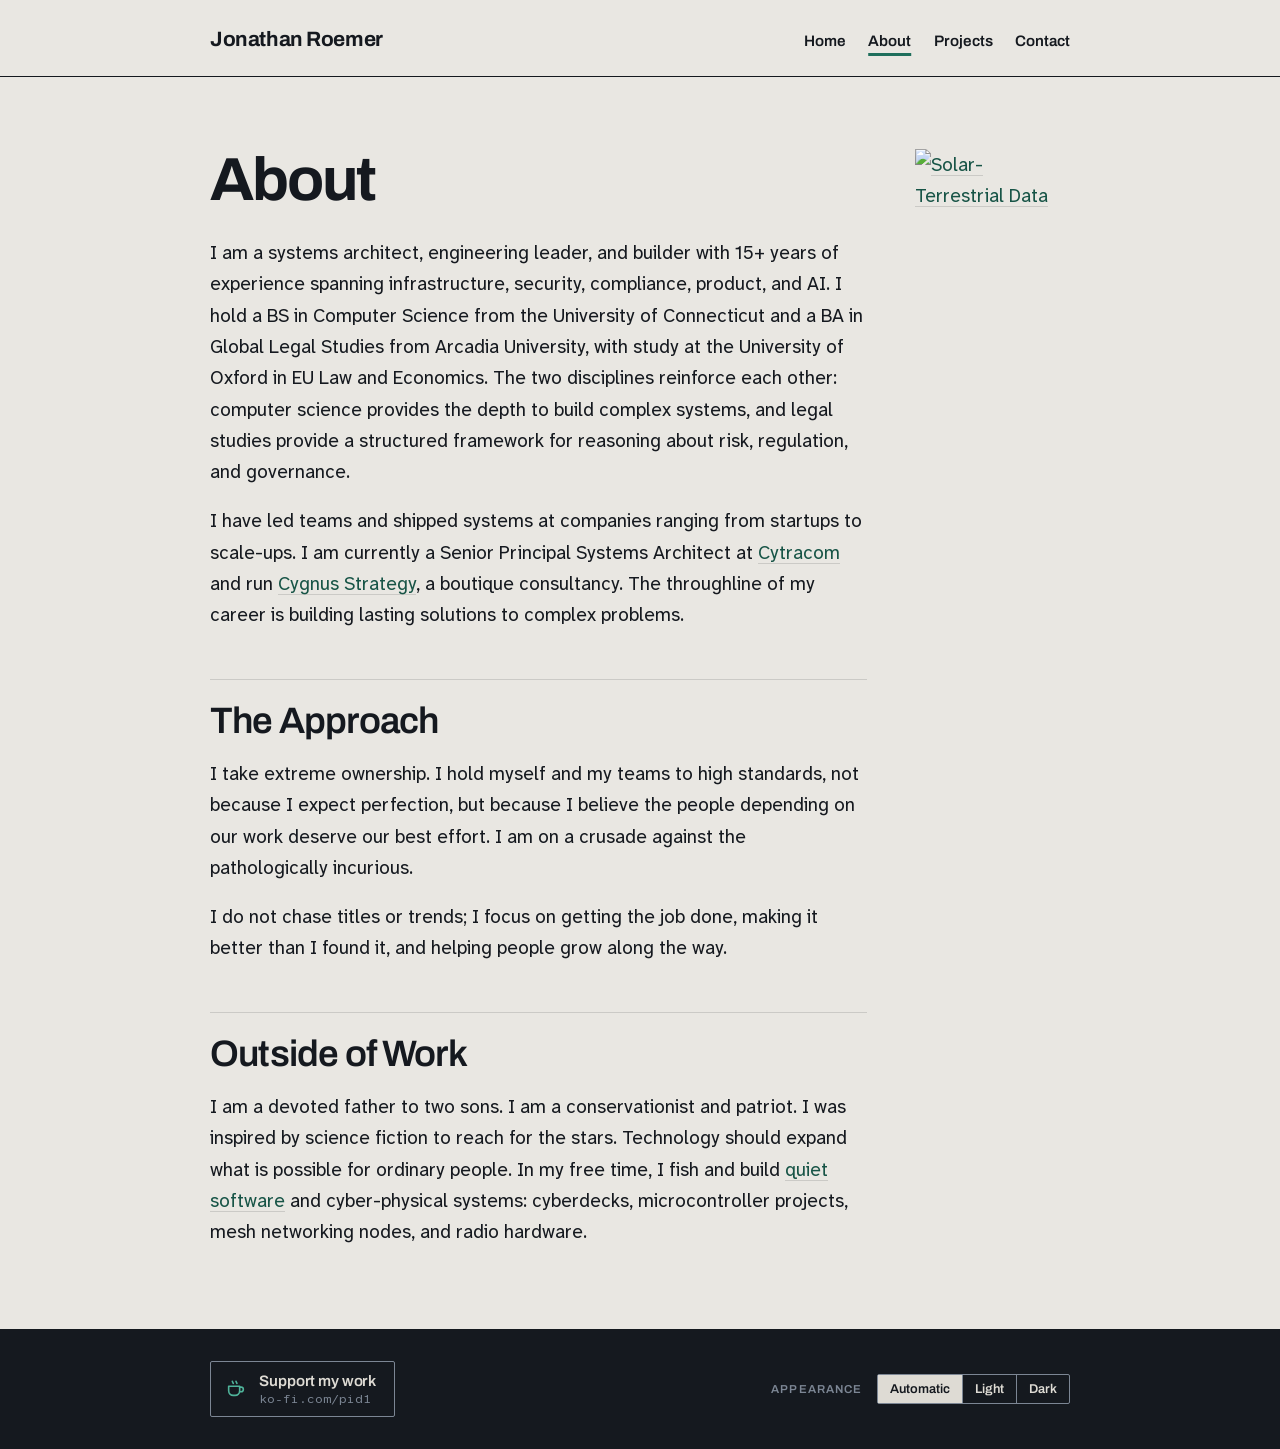
==== commit 035fae60: "Footer: a Support my work link replaces the Ko-fi widget The floating Ko-fi button loaded a third-pa" ====
--- a/about.html
+++ b/about.html
@@ -104,7 +104,10 @@
     </div>
     <footer class="site-footer">
       <div class="wrap footer-inner">
-        <p class="footer-name">Jonathan Roemer</p>
+        <a class="support" href="https://ko-fi.com/pid1" rel="me noopener">
+          <svg class="support-icon" viewBox="0 0 24 24" width="22" height="22" aria-hidden="true" fill="none" stroke="currentColor" stroke-width="1.75" stroke-linecap="round" stroke-linejoin="round"><path d="M4 9h12v5a5 5 0 0 1-5 5H9a5 5 0 0 1-5-5V9z"/><path d="M16 10h1.5a2.5 2.5 0 0 1 0 5H16"/><path d="M8 3.5c0 1 1 1.5 1 2.5M12 3.5c0 1 1 1.5 1 2.5"/></svg>
+          <span class="support-text"><span class="support-label">Support my work</span><span class="support-where">ko-fi.com/pid1</span></span>
+        </a>
         <fieldset class="appearance" id="appearance" hidden>
           <legend>Appearance</legend>
           <div class="appearance-options">
@@ -115,14 +118,5 @@
         </fieldset>
       </div>
     </footer>
-    <script src="https://storage.ko-fi.com/cdn/scripts/overlay-widget.js"></script>
-    <script>
-      kofiWidgetOverlay.draw('pid1', {
-        'type': 'floating-chat',
-        'floating-chat.donateButton.text': 'Support me',
-        'floating-chat.donateButton.background-color': '#f45d22',
-        'floating-chat.donateButton.text-color': '#fff'
-      });
-    </script>
   </body>
 </html>
--- a/style.css
+++ b/style.css
@@ -472,14 +472,6 @@
   padding-block: 2rem;
 }
 
-/* Keep the appearance switch clear of the floating Ko-fi button, which sits
-   over the bottom-left corner on narrow screens. */
-@media (max-width: 899px) {
-  .footer-inner {
-    padding-bottom: 6.5rem;
-  }
-}
-
 .site-footer a {
   color: var(--stone-deep);
 }
@@ -488,11 +480,55 @@
   outline-color: var(--verdigris-on-band);
 }
 
-.footer-name {
-  margin: 0;
-  font-family: var(--font-display);
-  font-weight: 600;
+/* Support link: replaces Ko-fi's floating button with a quiet ghost button on
+   the band. Ko-fi's orange stays out; the cup and the destination carry it. */
+.site-footer a.support {
+  display: inline-flex;
+  align-items: center;
+  gap: 0.75rem;
+  min-height: 3.5rem;
+  padding: 0.5rem 1.1rem 0.5rem 0.9rem;
+  border: 1px solid var(--slate-soft);
+  border-radius: 2px;
   color: var(--stone-deep);
+  text-decoration: none;
+  transition: border-color 180ms var(--ease);
+}
+
+.support-icon {
+  flex: none;
+  color: var(--verdigris-on-band);
+}
+
+.support-text {
+  display: flex;
+  flex-direction: column;
+  gap: 0.1rem;
+  line-height: 1.2;
+}
+
+.support-label {
+  font-family: var(--font-display);
+  font-weight: 600;
+  font-size: 0.95rem;
+  letter-spacing: -0.01em;
+}
+
+.support-where {
+  font-family: var(--font-mono);
+  font-size: 0.78rem;
+  color: var(--slate-soft);
+}
+
+.site-footer a.support:hover {
+  border-color: var(--verdigris-on-band);
+}
+
+.site-footer a.support:hover .support-label {
+  text-decoration: underline;
+  text-decoration-color: var(--verdigris-on-band);
+  text-decoration-thickness: 2px;
+  text-underline-offset: 0.3em;
 }
 
 /* Appearance switch: Automatic / Light / Dark. Hidden until theme.js runs,
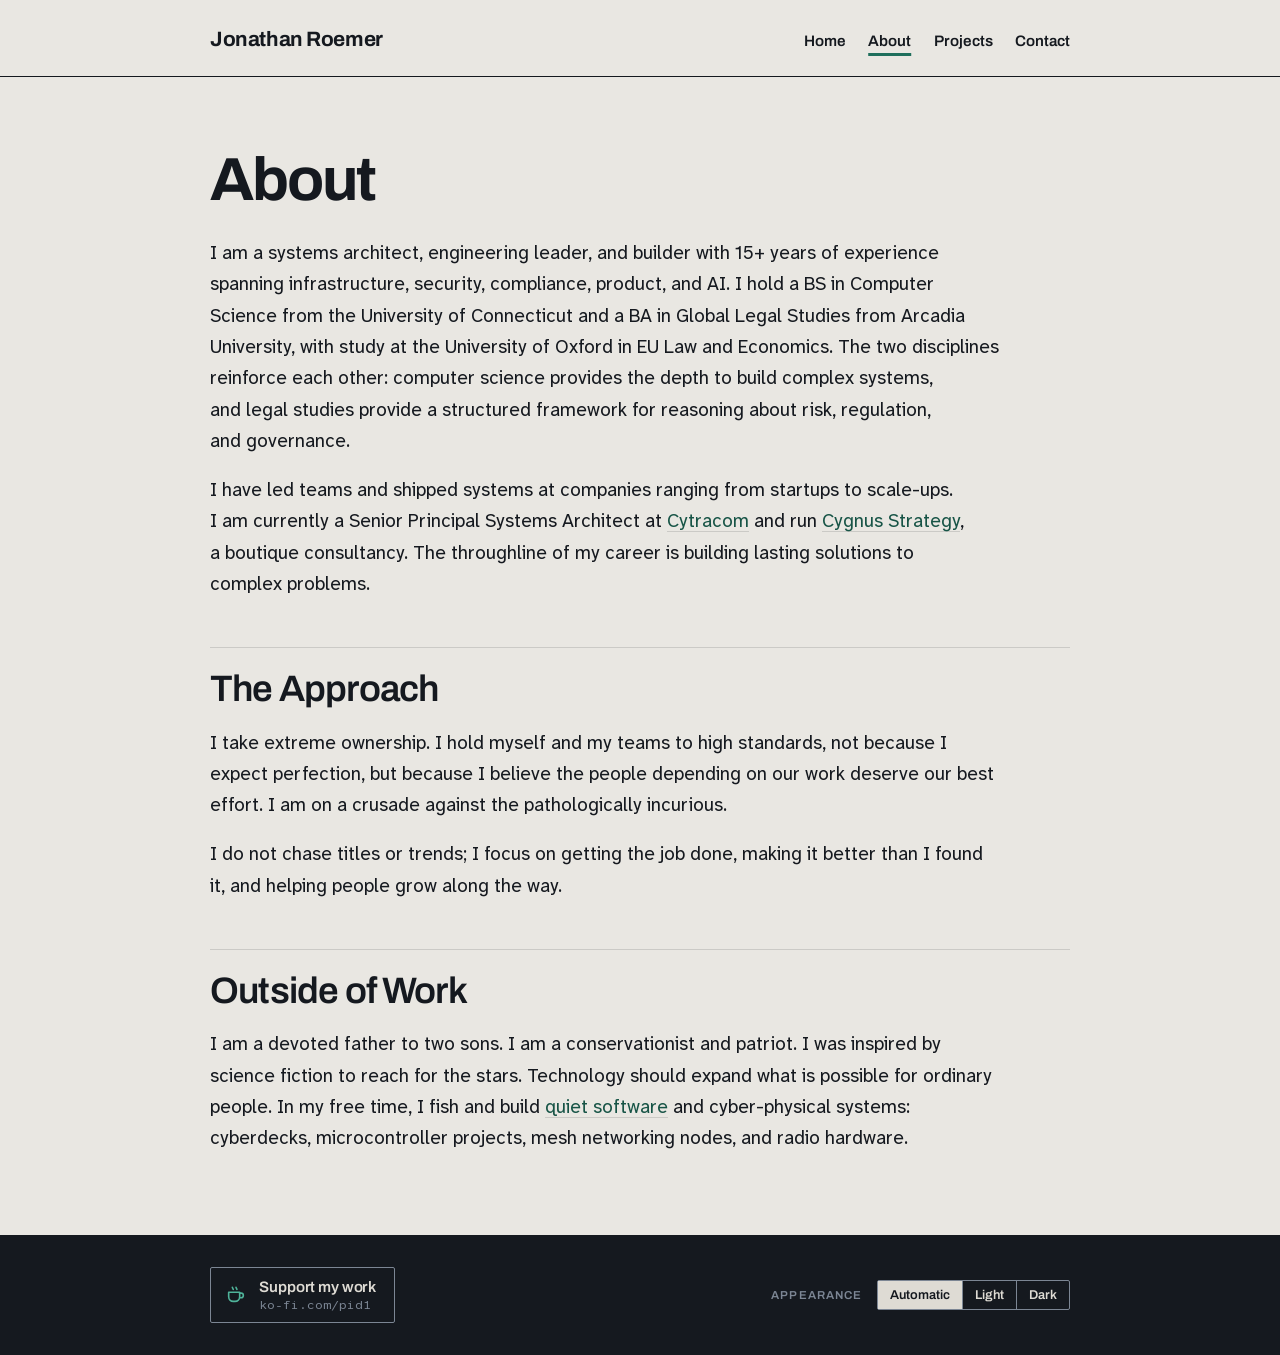
==== commit 93db9efd: "Solar-terrestrial data on the contact page only It sits with the amateur radio details there. Other " ====
--- a/about.html
+++ b/about.html
@@ -88,19 +88,6 @@
           mesh networking nodes, and radio hardware.
         </p>
       </main>
-      <aside class="solar-widget">
-        <!-- Informational link to a third party; the host redirects to HTTPS. -->
-        <!-- nosemgrep: html.security.plaintext-http-link.plaintext-http-link -->
-        <a href="http://www.hamqsl.com/solar.html">
-          <img
-            src="http://www.hamqsl.com/solarn0nbh.php"
-            width="155"
-            height="530"
-            title="Click to add Solar-Terrestrial Data to your website!"
-            alt="Solar-Terrestrial Data"
-          />
-        </a>
-      </aside>
     </div>
     <footer class="site-footer">
       <div class="wrap footer-inner">
--- a/style.css
+++ b/style.css
@@ -349,8 +349,10 @@
   max-width: 100%;
 }
 
+/* Only the contact page carries the widget; the second column exists only
+   where it does. */
 @media (min-width: 900px) {
-  .content-wrap {
+  .content-wrap:has(.solar-widget) {
     grid-template-columns: minmax(0, 1fr) 155px;
   }
 }
